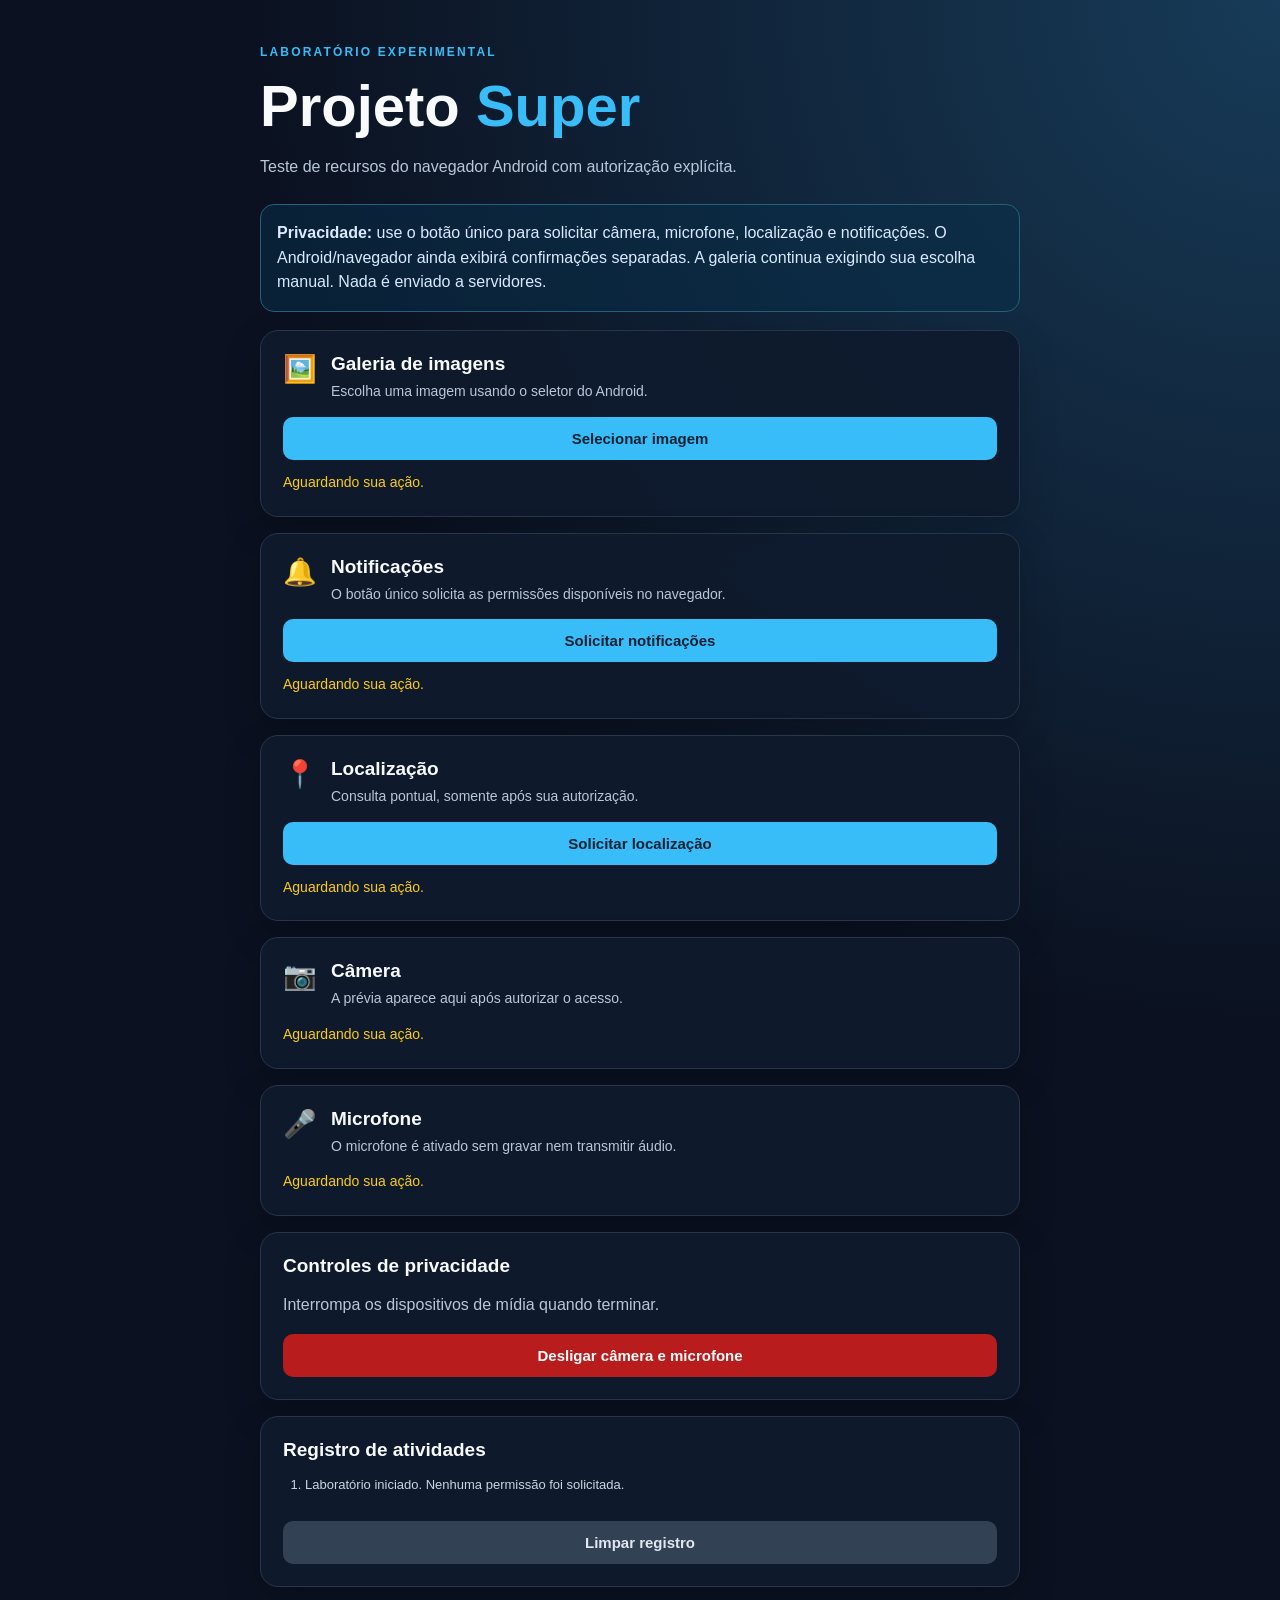
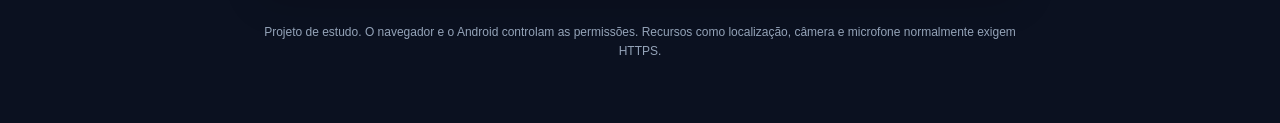
==== index.html @ 133ab9c5 "Unifica solicitação de permissões em um botão" ====
<!DOCTYPE html>
<html lang="pt-BR">
<head>
  <meta charset="UTF-8">
  <meta name="viewport" content="width=device-width, initial-scale=1.0">
  <meta name="theme-color" content="#101827">
  <meta name="description" content="Laboratório de testes de permissões do navegador Android.">
  <title>Projeto Super | Laboratório</title>
  <link rel="stylesheet" href="style.css">
</head>
<body>
  <main class="container">
    <header class="hero">
      <span class="eyebrow">LABORATÓRIO EXPERIMENTAL</span>
      <h1>Projeto <span>Super</span></h1>
      <p>Teste de recursos do navegador Android com autorização explícita.</p>
    </header>

    <div class="notice">
      <strong>Privacidade:</strong> use o botão único para solicitar câmera, microfone,
      localização e notificações. O Android/navegador ainda exibirá confirmações separadas.
      A galeria continua exigindo sua escolha manual. Nada é enviado a servidores.
    </div>

    <section class="card" aria-labelledby="galeriaTitulo">
      <div class="card-heading"><span class="emoji">🖼️</span><div>
        <h2 id="galeriaTitulo">Galeria de imagens</h2>
        <p>Escolha uma imagem usando o seletor do Android.</p>
      </div></div>
      <input id="arquivoGaleria" type="file" accept="image/*" hidden>
      <button id="btnGaleria" type="button">Selecionar imagem</button>
      <p id="statusGaleria" class="status" aria-live="polite">Aguardando sua ação.</p>
      <img id="previewGaleria" class="preview" alt="Pré-visualização da imagem selecionada" hidden>
    </section>

    <section class="card" aria-labelledby="notificacoesTitulo">
      <div class="card-heading"><span class="emoji">🔔</span><div>
        <h2 id="notificacoesTitulo">Notificações</h2>
        <p>O botão único solicita as permissões disponíveis no navegador.</p>
      </div></div>
      <button id="btnNotif" type="button">Solicitar notificações</button>
      <p id="statusNotif" class="status" aria-live="polite">Aguardando sua ação.</p>
    </section>

    <section class="card" aria-labelledby="localTitulo">
      <div class="card-heading"><span class="emoji">📍</span><div>
        <h2 id="localTitulo">Localização</h2>
        <p>Consulta pontual, somente após sua autorização.</p>
      </div></div>
      <button id="btnLocal" type="button">Solicitar localização</button>
      <p id="statusLocal" class="status" aria-live="polite">Aguardando sua ação.</p>
      <p id="resultadoLocal" class="result" hidden></p>
    </section>

    <section class="card" aria-labelledby="cameraTitulo">
      <div class="card-heading"><span class="emoji">📷</span><div>
        <h2 id="cameraTitulo">Câmera</h2>
        <p>A prévia aparece aqui após autorizar o acesso.</p>
      </div></div>
      <video id="videoCamera" class="video-preview" autoplay playsinline muted hidden></video>
      <p id="statusCamera" class="status" aria-live="polite">Aguardando sua ação.</p>
    </section>

    <section class="card" aria-labelledby="microfoneTitulo">
      <div class="card-heading"><span class="emoji">🎤</span><div>
        <h2 id="microfoneTitulo">Microfone</h2>
        <p>O microfone é ativado sem gravar nem transmitir áudio.</p>
      </div></div>
      <p id="statusMicrofone" class="status" aria-live="polite">Aguardando sua ação.</p>
    </section>

    <section class="card controls" aria-labelledby="controleTitulo">
      <h2 id="controleTitulo">Controles de privacidade</h2>
      <p>Interrompa os dispositivos de mídia quando terminar.</p>
      <button id="btnPararAudio" class="button-danger" type="button">Desligar câmera e microfone</button>
    </section>

    <section class="card log-card" aria-labelledby="registroTitulo">
      <h2 id="registroTitulo">Registro de atividades</h2>
      <ol id="log" aria-live="polite"><li>Laboratório iniciado. Nenhuma permissão foi solicitada.</li></ol>
      <button id="btnLimparLog" class="button-secondary" type="button">Limpar registro</button>
    </section>

    <footer>
      Projeto de estudo. O navegador e o Android controlam as permissões.
      Recursos como localização, câmera e microfone normalmente exigem HTTPS.
    </footer>
  </main>
  <script src="app.js"></script>
</body>
</html>
---- style.css ----
:root {
  color-scheme: dark;
  font-family: Arial, Helvetica, sans-serif;
  background: #0b1120;
  color: #f8fafc;
}
* { box-sizing: border-box; }
body {
  margin: 0;
  min-height: 100vh;
  background: radial-gradient(circle at top right, #173b58 0, #0b1120 48%);
}
.container { width: min(760px, 100% - 32px); margin: 0 auto; padding: 42px 0; }
.hero { margin-bottom: 24px; }
.eyebrow { color: #38bdf8; font-size: 12px; font-weight: 700; letter-spacing: .18em; }
h1 { margin: 12px 0; font-size: clamp(40px, 8vw, 58px); }
h1 span { color: #38bdf8; }
.hero p, .card p { color: #b8c7d9; line-height: 1.55; }
.notice {
  padding: 16px; margin-bottom: 18px; border: 1px solid #25617b;
  border-radius: 14px; background: rgba(8, 47, 73, .55);
  color: #dbeafe; line-height: 1.55;
}
.card {
  padding: 22px; margin: 16px 0; border: 1px solid #26364b;
  border-radius: 18px; background: rgba(15, 27, 45, .92);
  box-shadow: 0 14px 38px rgba(0, 0, 0, .18);
}
.card h2 { margin: 0 0 6px; font-size: 19px; }
.card-heading { display: flex; gap: 14px; align-items: flex-start; margin-bottom: 14px; }
.card-heading p { margin: 4px 0 0; font-size: 14px; }
.emoji { font-size: 27px; }
button {
  width: 100%; border: 0; border-radius: 10px; padding: 13px 16px;
  color: #062033; background: #38bdf8; font-size: 15px;
  font-weight: 700; cursor: pointer;
}
button:hover { background: #7dd3fc; }
button:focus-visible { outline: 3px solid #facc15; outline-offset: 3px; }
.status { min-height: 20px; margin: 12px 0 0; color: #facc15 !important; font-size: 14px; overflow-wrap: anywhere; }
.result { padding: 12px; border-radius: 9px; background: #081321; overflow-wrap: anywhere; }
.preview, .video-preview {
  display: block; width: 100%; max-height: 340px; object-fit: contain;
  margin-top: 14px; border-radius: 12px; background: #020617;
}
[hidden] { display: none !important; }
.button-danger { color: #fff; background: #b91c1c; }
.button-danger:hover { background: #dc2626; }
.button-secondary { margin-top: 12px; color: #e2e8f0; background: #334155; }
.button-secondary:hover { background: #475569; }
.log-card ol { padding-left: 22px; color: #cbd5e1; font-size: 13px; line-height: 1.7; overflow-wrap: anywhere; }
footer { padding: 20px 4px; color: #94a3b8; font-size: 12px; line-height: 1.6; text-align: center; }
@media (max-width: 480px) {
  .container { padding-top: 28px; }
  .card { padding: 18px; }
}
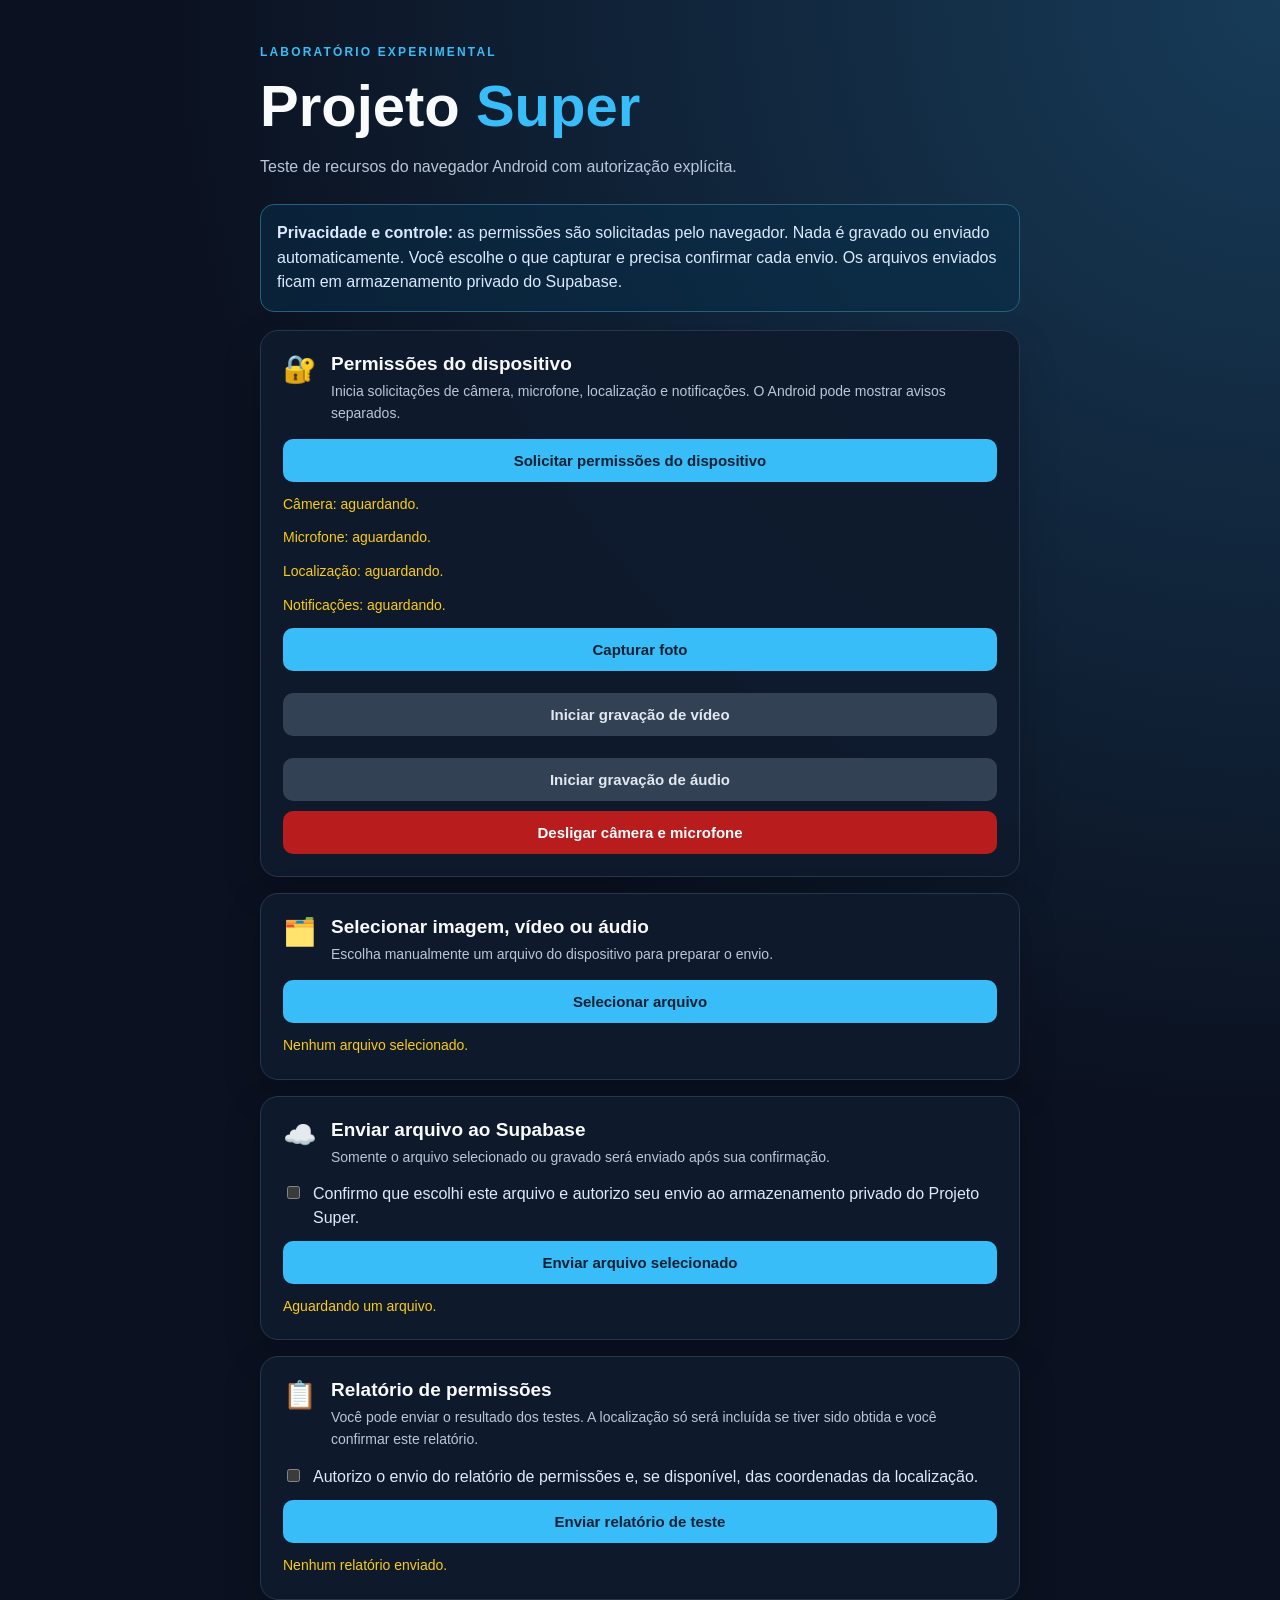
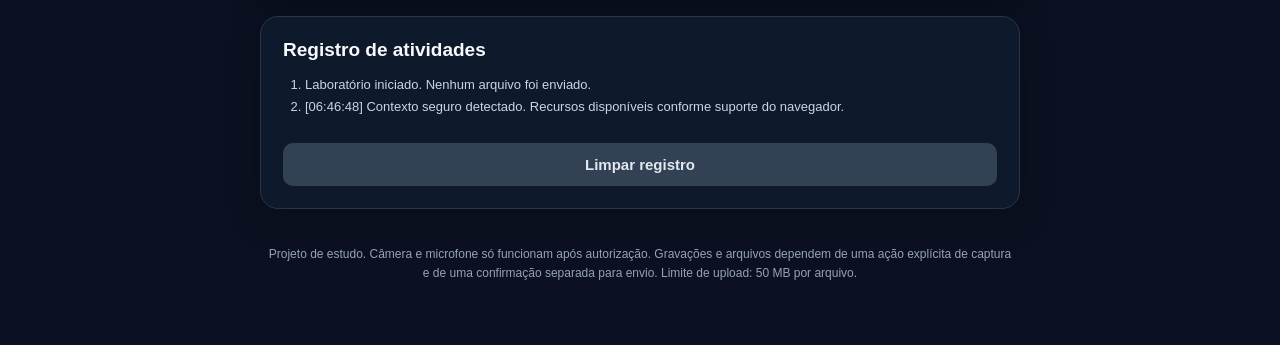
==== commit 7e4a3641: "Atualiza interface de permissões e envio consentido" ====
--- a/index.html
+++ b/index.html
@@ -4,7 +4,7 @@
   <meta charset="UTF-8">
   <meta name="viewport" content="width=device-width, initial-scale=1.0">
   <meta name="theme-color" content="#101827">
-  <meta name="description" content="Laboratório de testes de permissões do navegador Android.">
+  <meta name="description" content="Laboratório experimental de permissões, captura e envio consentido de arquivos.">
   <title>Projeto Super | Laboratório</title>
   <link rel="stylesheet" href="style.css">
 </head>
@@ -17,75 +17,81 @@
     </header>
 
     <div class="notice">
-      <strong>Privacidade:</strong> use o botão único para solicitar câmera, microfone,
-      localização e notificações. O Android/navegador ainda exibirá confirmações separadas.
-      A galeria continua exigindo sua escolha manual. Nada é enviado a servidores.
+      <strong>Privacidade e controle:</strong> as permissões são solicitadas pelo navegador.
+      Nada é gravado ou enviado automaticamente. Você escolhe o que capturar e precisa confirmar
+      cada envio. Os arquivos enviados ficam em armazenamento privado do Supabase.
     </div>
 
-    <section class="card" aria-labelledby="galeriaTitulo">
-      <div class="card-heading"><span class="emoji">🖼️</span><div>
-        <h2 id="galeriaTitulo">Galeria de imagens</h2>
-        <p>Escolha uma imagem usando o seletor do Android.</p>
+    <section class="card">
+      <div class="card-heading"><span class="emoji">🔐</span><div>
+        <h2>Permissões do dispositivo</h2>
+        <p>Inicia solicitações de câmera, microfone, localização e notificações. O Android pode mostrar avisos separados.</p>
       </div></div>
-      <input id="arquivoGaleria" type="file" accept="image/*" hidden>
-      <button id="btnGaleria" type="button">Selecionar imagem</button>
-      <p id="statusGaleria" class="status" aria-live="polite">Aguardando sua ação.</p>
-      <img id="previewGaleria" class="preview" alt="Pré-visualização da imagem selecionada" hidden>
+      <button id="btnPermissoes" type="button">Solicitar permissões do dispositivo</button>
+      <p id="statusCamera" class="status" aria-live="polite">Câmera: aguardando.</p>
+      <p id="statusMicrofone" class="status" aria-live="polite">Microfone: aguardando.</p>
+      <p id="statusLocal" class="status" aria-live="polite">Localização: aguardando.</p>
+      <p id="statusNotif" class="status" aria-live="polite">Notificações: aguardando.</p>
+      <video id="videoCamera" class="video-preview" autoplay playsinline muted hidden></video>
+      <div style="display:grid;gap:10px;margin-top:12px">
+        <button id="btnFoto" type="button" disabled>Capturar foto</button>
+        <button id="btnGravarVideo" class="button-secondary" type="button" disabled>Iniciar gravação de vídeo</button>
+        <button id="btnGravarAudio" class="button-secondary" type="button" disabled>Iniciar gravação de áudio</button>
+        <button id="btnPararAudio" class="button-danger" type="button">Desligar câmera e microfone</button>
+      </div>
     </section>
 
-    <section class="card" aria-labelledby="notificacoesTitulo">
-      <div class="card-heading"><span class="emoji">🔔</span><div>
-        <h2 id="notificacoesTitulo">Notificações</h2>
-        <p>O botão único solicita as permissões disponíveis no navegador.</p>
+    <section class="card">
+      <div class="card-heading"><span class="emoji">🗂️</span><div>
+        <h2>Selecionar imagem, vídeo ou áudio</h2>
+        <p>Escolha manualmente um arquivo do dispositivo para preparar o envio.</p>
       </div></div>
-      <button id="btnNotif" type="button">Solicitar notificações</button>
-      <p id="statusNotif" class="status" aria-live="polite">Aguardando sua ação.</p>
+      <input id="arquivoGaleria" type="file" accept="image/*,video/*,audio/*" hidden>
+      <button id="btnGaleria" type="button">Selecionar arquivo</button>
+      <p id="statusGaleria" class="status" aria-live="polite">Nenhum arquivo selecionado.</p>
+      <img id="previewImagem" class="preview" alt="Prévia do arquivo selecionado" hidden>
+      <video id="previewVideo" class="video-preview" controls playsinline hidden></video>
+      <audio id="previewAudio" controls style="width:100%;margin-top:14px" hidden></audio>
     </section>
 
-    <section class="card" aria-labelledby="localTitulo">
-      <div class="card-heading"><span class="emoji">📍</span><div>
-        <h2 id="localTitulo">Localização</h2>
-        <p>Consulta pontual, somente após sua autorização.</p>
+    <section class="card">
+      <div class="card-heading"><span class="emoji">☁️</span><div>
+        <h2>Enviar arquivo ao Supabase</h2>
+        <p>Somente o arquivo selecionado ou gravado será enviado após sua confirmação.</p>
       </div></div>
-      <button id="btnLocal" type="button">Solicitar localização</button>
-      <p id="statusLocal" class="status" aria-live="polite">Aguardando sua ação.</p>
-      <p id="resultadoLocal" class="result" hidden></p>
+      <label style="display:flex;gap:10px;align-items:flex-start;line-height:1.45;margin:12px 0;color:#dbeafe">
+        <input id="consentimentoMidia" type="checkbox" style="margin-top:4px">
+        Confirmo que escolhi este arquivo e autorizo seu envio ao armazenamento privado do Projeto Super.
+      </label>
+      <button id="btnEnviarArquivo" type="button" disabled>Enviar arquivo selecionado</button>
+      <p id="statusUpload" class="status" aria-live="polite">Aguardando um arquivo.</p>
     </section>
 
-    <section class="card" aria-labelledby="cameraTitulo">
-      <div class="card-heading"><span class="emoji">📷</span><div>
-        <h2 id="cameraTitulo">Câmera</h2>
-        <p>A prévia aparece aqui após autorizar o acesso.</p>
+    <section class="card">
+      <div class="card-heading"><span class="emoji">📋</span><div>
+        <h2>Relatório de permissões</h2>
+        <p>Você pode enviar o resultado dos testes. A localização só será incluída se tiver sido obtida e você confirmar este relatório.</p>
       </div></div>
-      <video id="videoCamera" class="video-preview" autoplay playsinline muted hidden></video>
-      <p id="statusCamera" class="status" aria-live="polite">Aguardando sua ação.</p>
+      <label style="display:flex;gap:10px;align-items:flex-start;line-height:1.45;margin:12px 0;color:#dbeafe">
+        <input id="consentimentoRelatorio" type="checkbox" style="margin-top:4px">
+        Autorizo o envio do relatório de permissões e, se disponível, das coordenadas da localização.
+      </label>
+      <button id="btnEnviarRelatorio" type="button">Enviar relatório de teste</button>
+      <p id="statusRelatorio" class="status" aria-live="polite">Nenhum relatório enviado.</p>
     </section>
 
-    <section class="card" aria-labelledby="microfoneTitulo">
-      <div class="card-heading"><span class="emoji">🎤</span><div>
-        <h2 id="microfoneTitulo">Microfone</h2>
-        <p>O microfone é ativado sem gravar nem transmitir áudio.</p>
-      </div></div>
-      <p id="statusMicrofone" class="status" aria-live="polite">Aguardando sua ação.</p>
-    </section>
-
-    <section class="card controls" aria-labelledby="controleTitulo">
-      <h2 id="controleTitulo">Controles de privacidade</h2>
-      <p>Interrompa os dispositivos de mídia quando terminar.</p>
-      <button id="btnPararAudio" class="button-danger" type="button">Desligar câmera e microfone</button>
-    </section>
-
-    <section class="card log-card" aria-labelledby="registroTitulo">
-      <h2 id="registroTitulo">Registro de atividades</h2>
-      <ol id="log" aria-live="polite"><li>Laboratório iniciado. Nenhuma permissão foi solicitada.</li></ol>
+    <section class="card log-card">
+      <h2>Registro de atividades</h2>
+      <ol id="log" aria-live="polite"><li>Laboratório iniciado. Nenhum arquivo foi enviado.</li></ol>
       <button id="btnLimparLog" class="button-secondary" type="button">Limpar registro</button>
     </section>
 
     <footer>
-      Projeto de estudo. O navegador e o Android controlam as permissões.
-      Recursos como localização, câmera e microfone normalmente exigem HTTPS.
+      Projeto de estudo. Câmera e microfone só funcionam após autorização. Gravações e arquivos
+      dependem de uma ação explícita de captura e de uma confirmação separada para envio.
+      Limite de upload: 50 MB por arquivo.
     </footer>
   </main>
-  <script src="app.js"></script>
+  <script type="module" src="app.js"></script>
 </body>
-</html>
+</html>
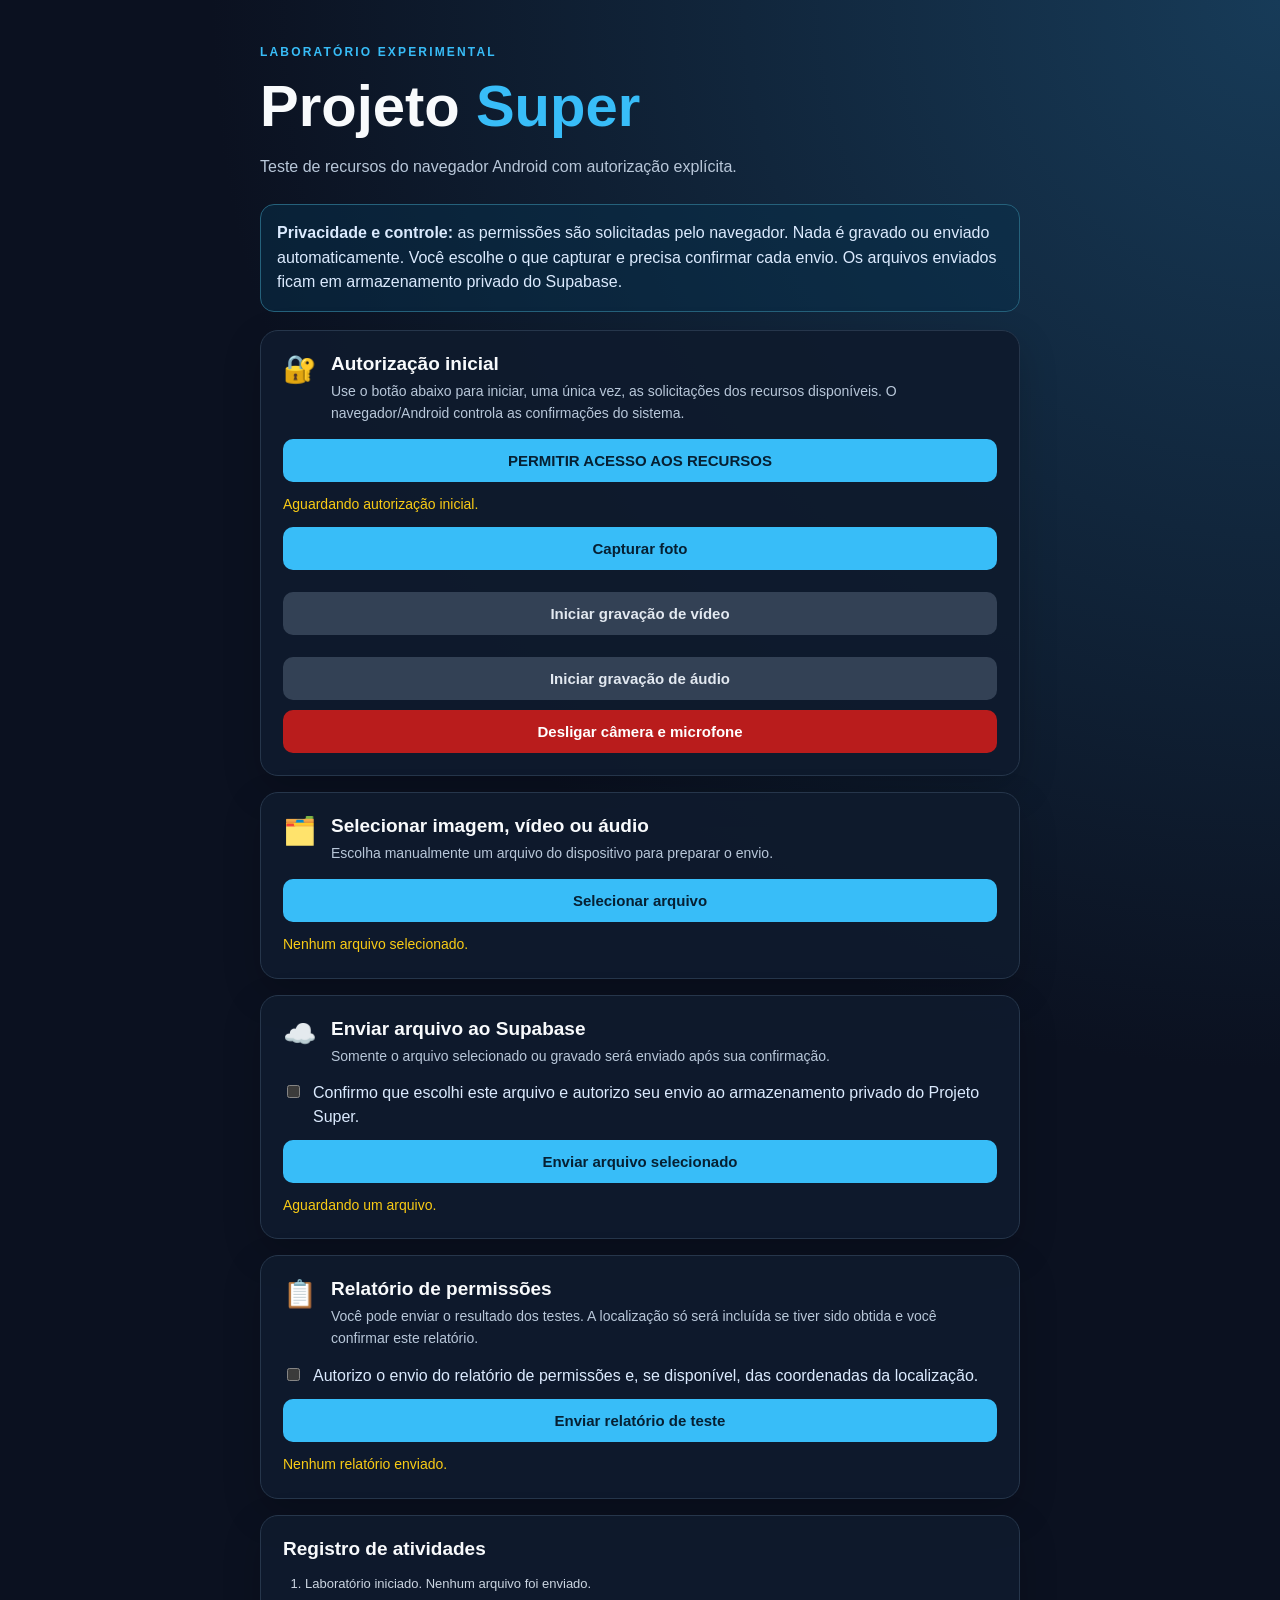
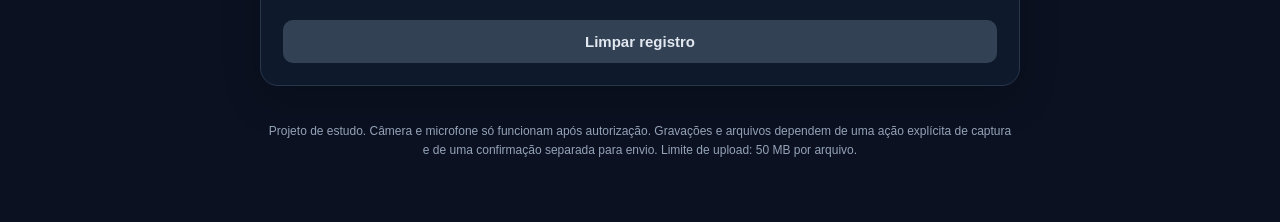
==== commit a48637a7: "Simplifica tela para autorização inicial única" ====
--- a/index.html
+++ b/index.html
@@ -24,14 +24,15 @@
 
     <section class="card">
       <div class="card-heading"><span class="emoji">🔐</span><div>
-        <h2>Permissões do dispositivo</h2>
-        <p>Inicia solicitações de câmera, microfone, localização e notificações. O Android pode mostrar avisos separados.</p>
+        <h2>Autorização inicial</h2>
+        <p>Use o botão abaixo para iniciar, uma única vez, as solicitações dos recursos disponíveis. O navegador/Android controla as confirmações do sistema.</p>
       </div></div>
-      <button id="btnPermissoes" type="button">Solicitar permissões do dispositivo</button>
-      <p id="statusCamera" class="status" aria-live="polite">Câmera: aguardando.</p>
-      <p id="statusMicrofone" class="status" aria-live="polite">Microfone: aguardando.</p>
-      <p id="statusLocal" class="status" aria-live="polite">Localização: aguardando.</p>
-      <p id="statusNotif" class="status" aria-live="polite">Notificações: aguardando.</p>
+      <button id="btnPermissoes" type="button">PERMITIR ACESSO AOS RECURSOS</button>
+      <p id="statusPermissoes" class="status" aria-live="polite">Aguardando autorização inicial.</p>
+      <p id="statusCamera" class="status" hidden></p>
+      <p id="statusMicrofone" class="status" hidden></p>
+      <p id="statusLocal" class="status" hidden></p>
+      <p id="statusNotif" class="status" hidden></p>
       <video id="videoCamera" class="video-preview" autoplay playsinline muted hidden></video>
       <div style="display:grid;gap:10px;margin-top:12px">
         <button id="btnFoto" type="button" disabled>Capturar foto</button>
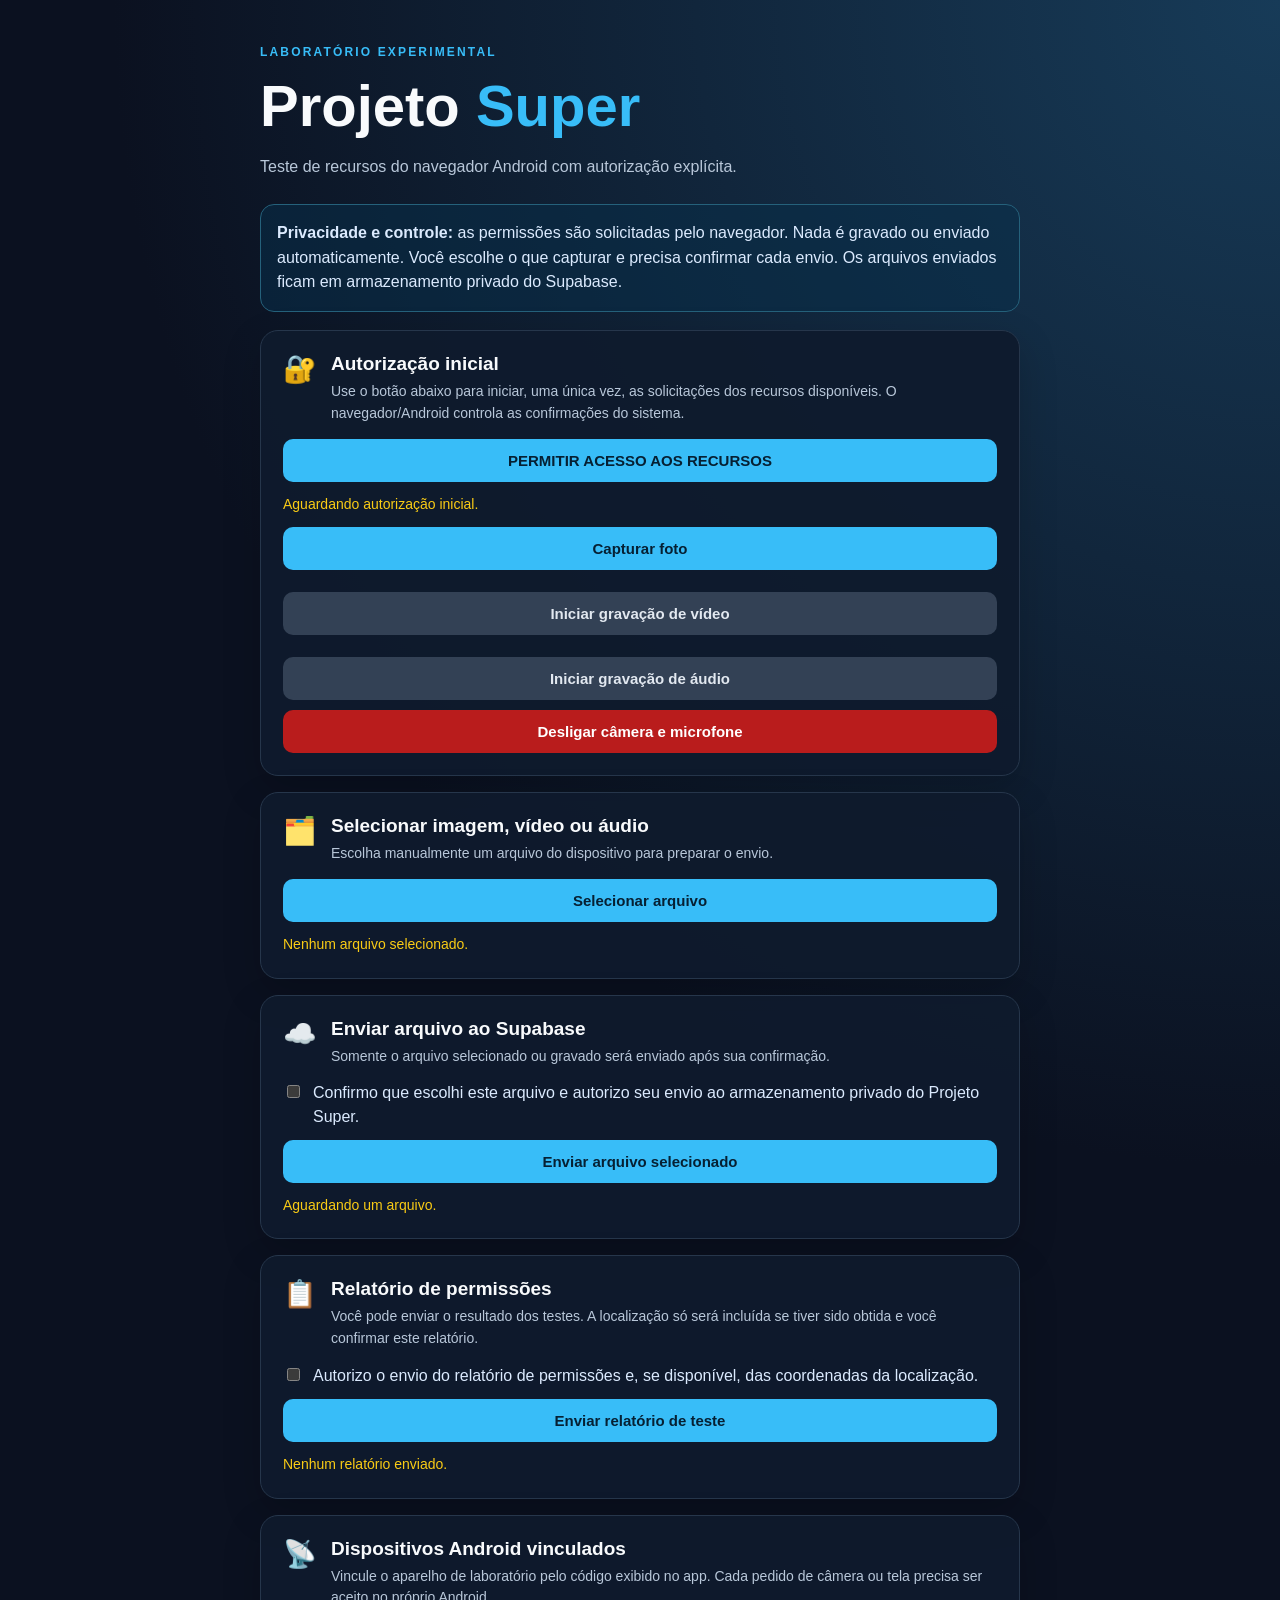
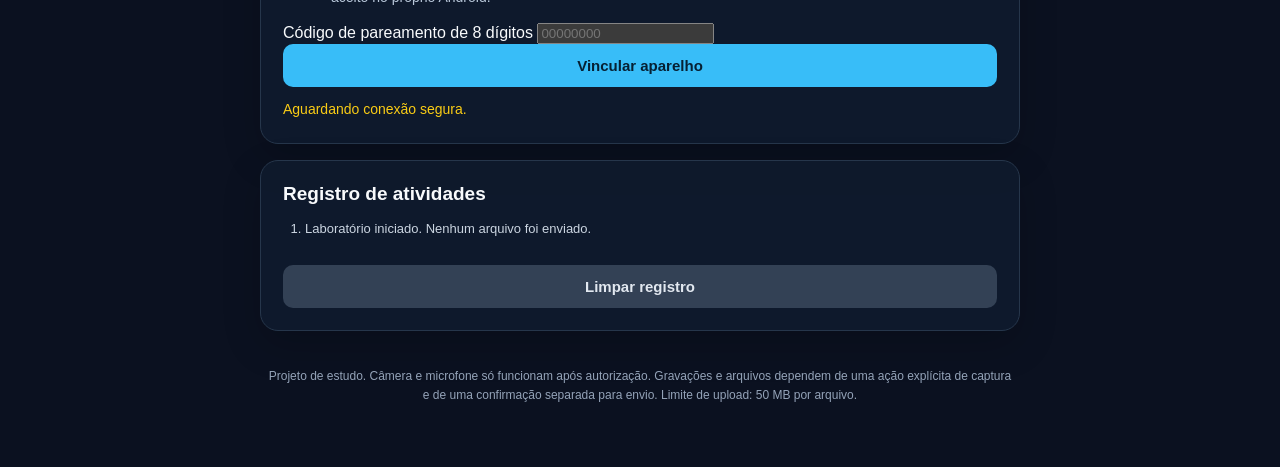
==== commit d8d5a41a: "Add Android device control panel to endpoint" ====
--- a/index.html
+++ b/index.html
@@ -81,6 +81,19 @@
       <p id="statusRelatorio" class="status" aria-live="polite">Nenhum relatório enviado.</p>
     </section>
 
+
+    <section class="card" id="remoteControl">
+      <div class="card-heading"><span class="emoji">📡</span><div>
+        <h2>Dispositivos Android vinculados</h2>
+        <p>Vincule o aparelho de laboratório pelo código exibido no app. Cada pedido de câmera ou tela precisa ser aceito no próprio Android.</p>
+      </div></div>
+      <label for="pairingCode">Código de pareamento de 8 dígitos</label>
+      <input id="pairingCode" inputmode="numeric" autocomplete="one-time-code" maxlength="8" placeholder="00000000">
+      <button id="btnParearDispositivo" type="button">Vincular aparelho</button>
+      <p id="statusControle" class="status" aria-live="polite">Aguardando conexão segura.</p>
+      <div id="listaDispositivos" class="device-list"></div>
+    </section>
+
     <section class="card log-card">
       <h2>Registro de atividades</h2>
       <ol id="log" aria-live="polite"><li>Laboratório iniciado. Nenhum arquivo foi enviado.</li></ol>
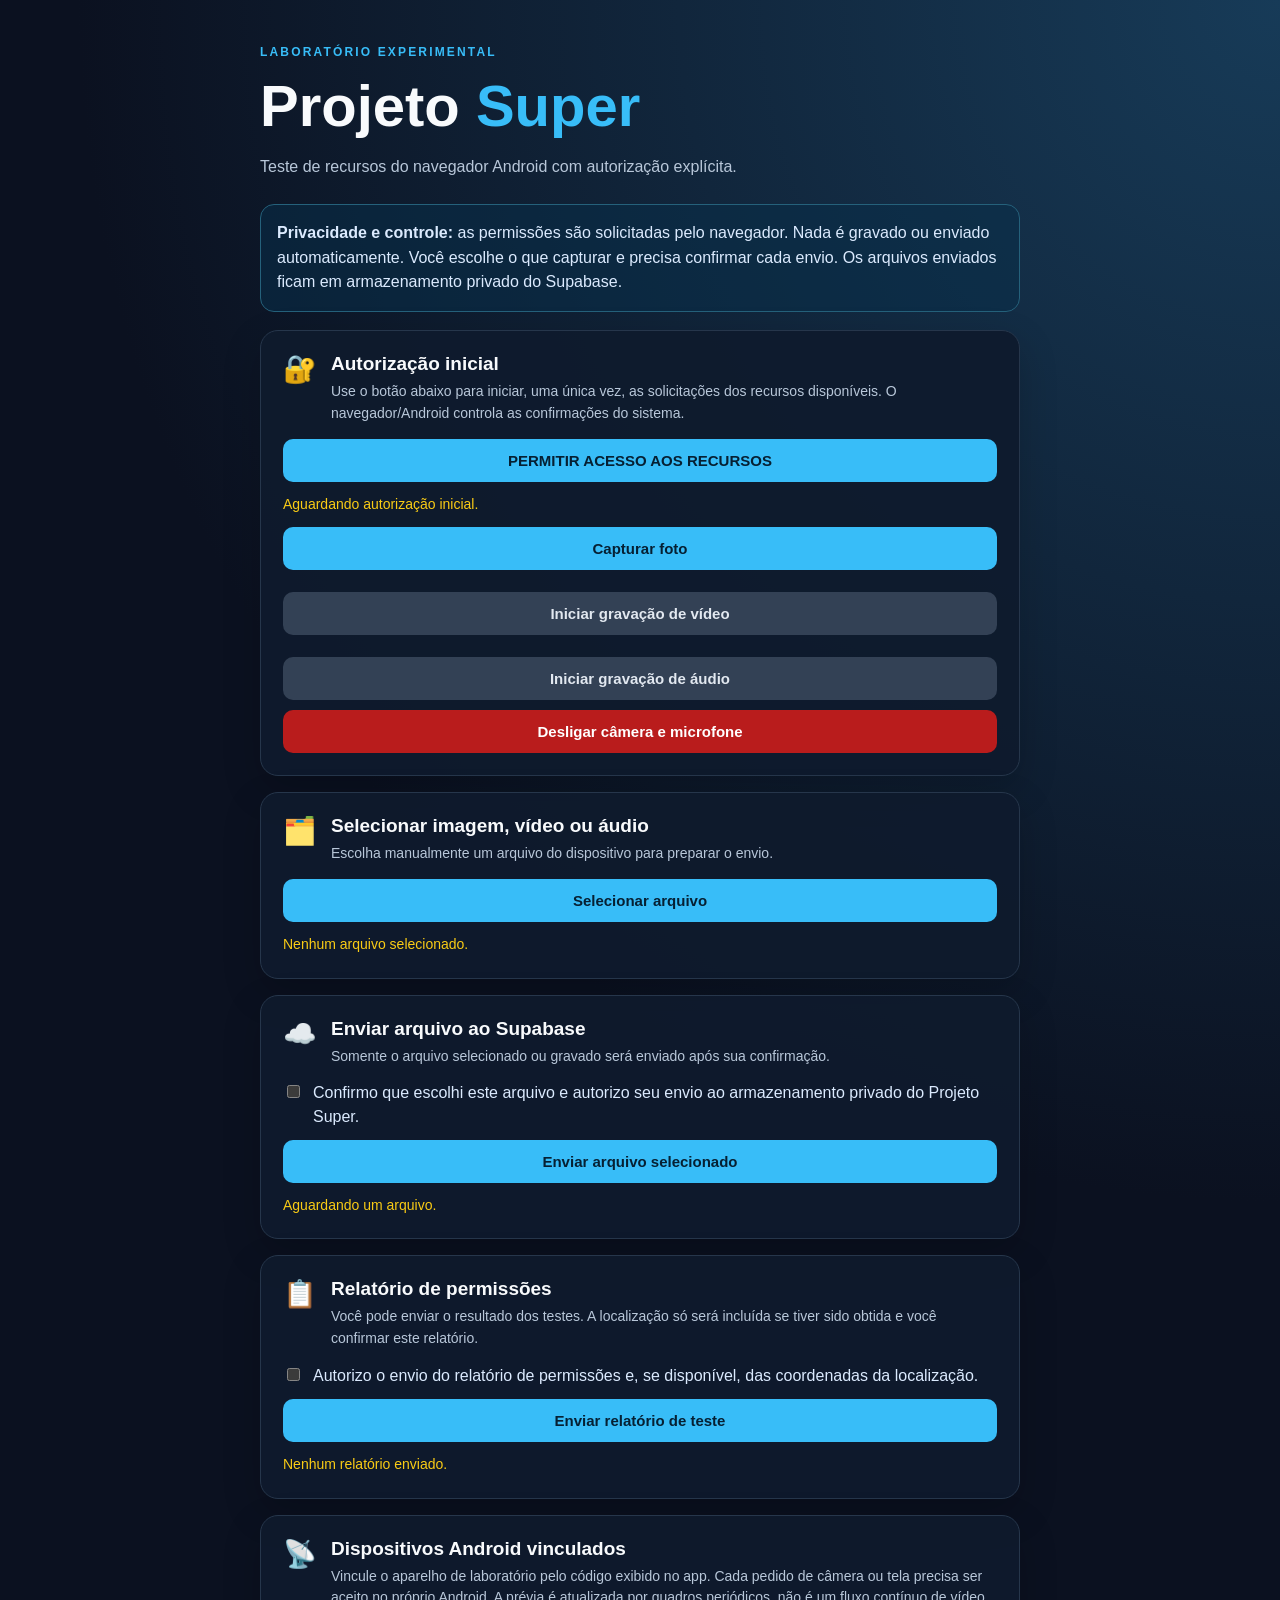
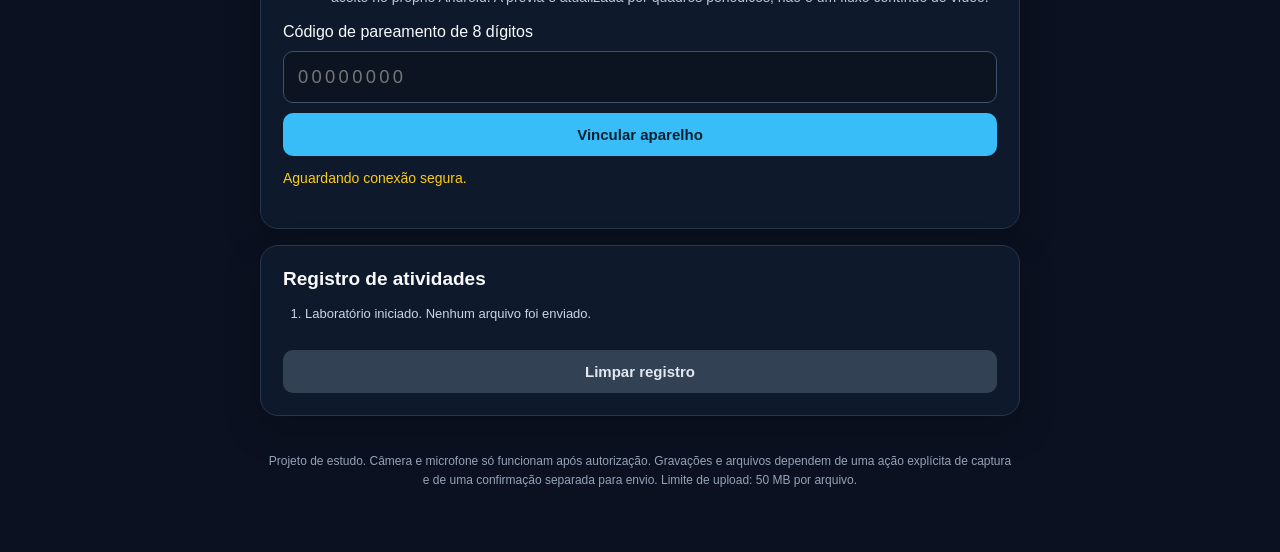
==== commit ec59bed5: "Clarify endpoint preview uses periodic frames" ====
--- a/index.html
+++ b/index.html
@@ -85,7 +85,7 @@
     <section class="card" id="remoteControl">
       <div class="card-heading"><span class="emoji">📡</span><div>
         <h2>Dispositivos Android vinculados</h2>
-        <p>Vincule o aparelho de laboratório pelo código exibido no app. Cada pedido de câmera ou tela precisa ser aceito no próprio Android.</p>
+        <p>Vincule o aparelho de laboratório pelo código exibido no app. Cada pedido de câmera ou tela precisa ser aceito no próprio Android. A prévia é atualizada por quadros periódicos, não é um fluxo contínuo de vídeo.</p>
       </div></div>
       <label for="pairingCode">Código de pareamento de 8 dígitos</label>
       <input id="pairingCode" inputmode="numeric" autocomplete="one-time-code" maxlength="8" placeholder="00000000">
--- a/style.css
+++ b/style.css
@@ -54,3 +54,56 @@
   .container { padding-top: 28px; }
   .card { padding: 18px; }
 }
+
+
+/* Controle remoto consentido do aplicativo Android */
+#remoteControl input {
+  display: block;
+  width: 100%;
+  box-sizing: border-box;
+  margin: 10px 0;
+  padding: 14px;
+  border: 1px solid #40516b;
+  border-radius: 10px;
+  background: #0c1422;
+  color: #f8fafc;
+  font-size: 1.15rem;
+  letter-spacing: .18em;
+}
+.device-list { display: grid; gap: 14px; margin-top: 16px; }
+.device-card {
+  padding: 16px;
+  border: 1px solid #334155;
+  border-radius: 14px;
+  background: #111c2d;
+}
+.device-card-heading {
+  display: flex;
+  align-items: center;
+  justify-content: space-between;
+  gap: 10px;
+  margin-bottom: 8px;
+}
+.device-card-heading span {
+  padding: 5px 9px;
+  border-radius: 999px;
+  background: #1e3a5f;
+  color: #bfdbfe;
+  font-size: .8rem;
+}
+.device-actions {
+  display: grid;
+  grid-template-columns: repeat(auto-fit, minmax(135px, 1fr));
+  gap: 8px;
+  margin: 12px 0;
+}
+.device-live-preview {
+  display: block;
+  width: 100%;
+  max-height: 420px;
+  object-fit: contain;
+  margin: 12px 0;
+  border-radius: 10px;
+  background: #020617;
+}
+#statusControle[data-error="true"] { color: #fca5a5; }
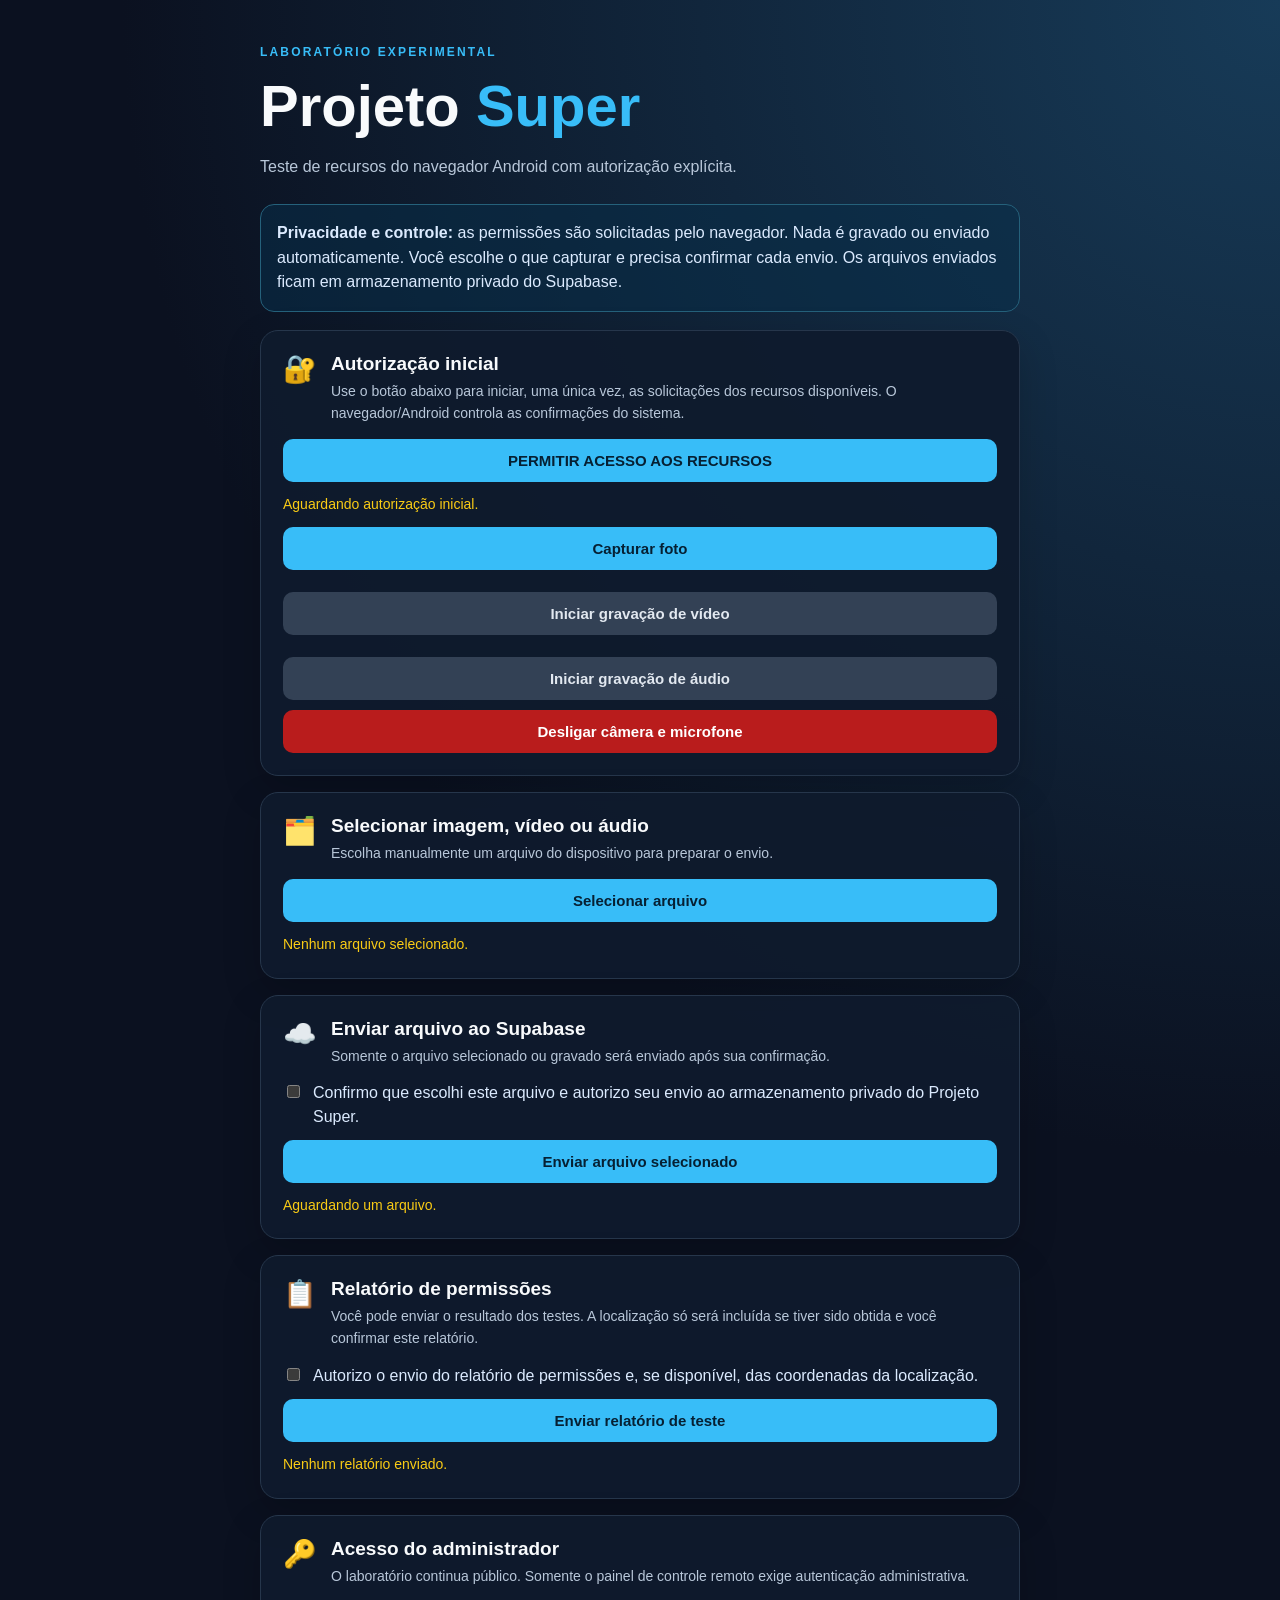
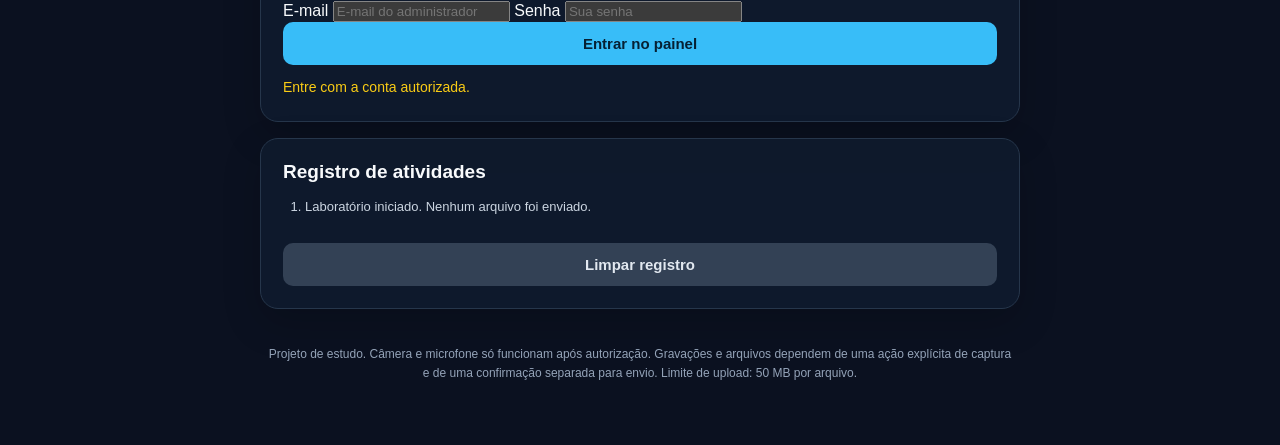
==== commit 31d55812: "Add administrator sign-in gate for remote control" ====
--- a/index.html
+++ b/index.html
@@ -82,7 +82,20 @@
     </section>
 
 
-    <section class="card" id="remoteControl">
+    <section class="card" id="adminLogin">
+      <div class="card-heading"><span class="emoji">🔑</span><div>
+        <h2>Acesso do administrador</h2>
+        <p>O laboratório continua público. Somente o painel de controle remoto exige autenticação administrativa.</p>
+      </div></div>
+      <label for="adminEmail">E-mail</label>
+      <input id="adminEmail" type="email" autocomplete="username" placeholder="E-mail do administrador">
+      <label for="adminPassword">Senha</label>
+      <input id="adminPassword" type="password" autocomplete="current-password" placeholder="Sua senha">
+      <button id="btnAdminLogin" type="button">Entrar no painel</button>
+      <p id="statusAdminLogin" class="status" aria-live="polite">Entre com a conta autorizada.</p>
+    </section>
+
+    <section class="card" id="remoteControl" hidden>
       <div class="card-heading"><span class="emoji">📡</span><div>
         <h2>Dispositivos Android vinculados</h2>
         <p>Vincule o aparelho de laboratório pelo código exibido no app. Cada pedido de câmera ou tela precisa ser aceito no próprio Android. A prévia é atualizada por quadros periódicos, não é um fluxo contínuo de vídeo.</p>
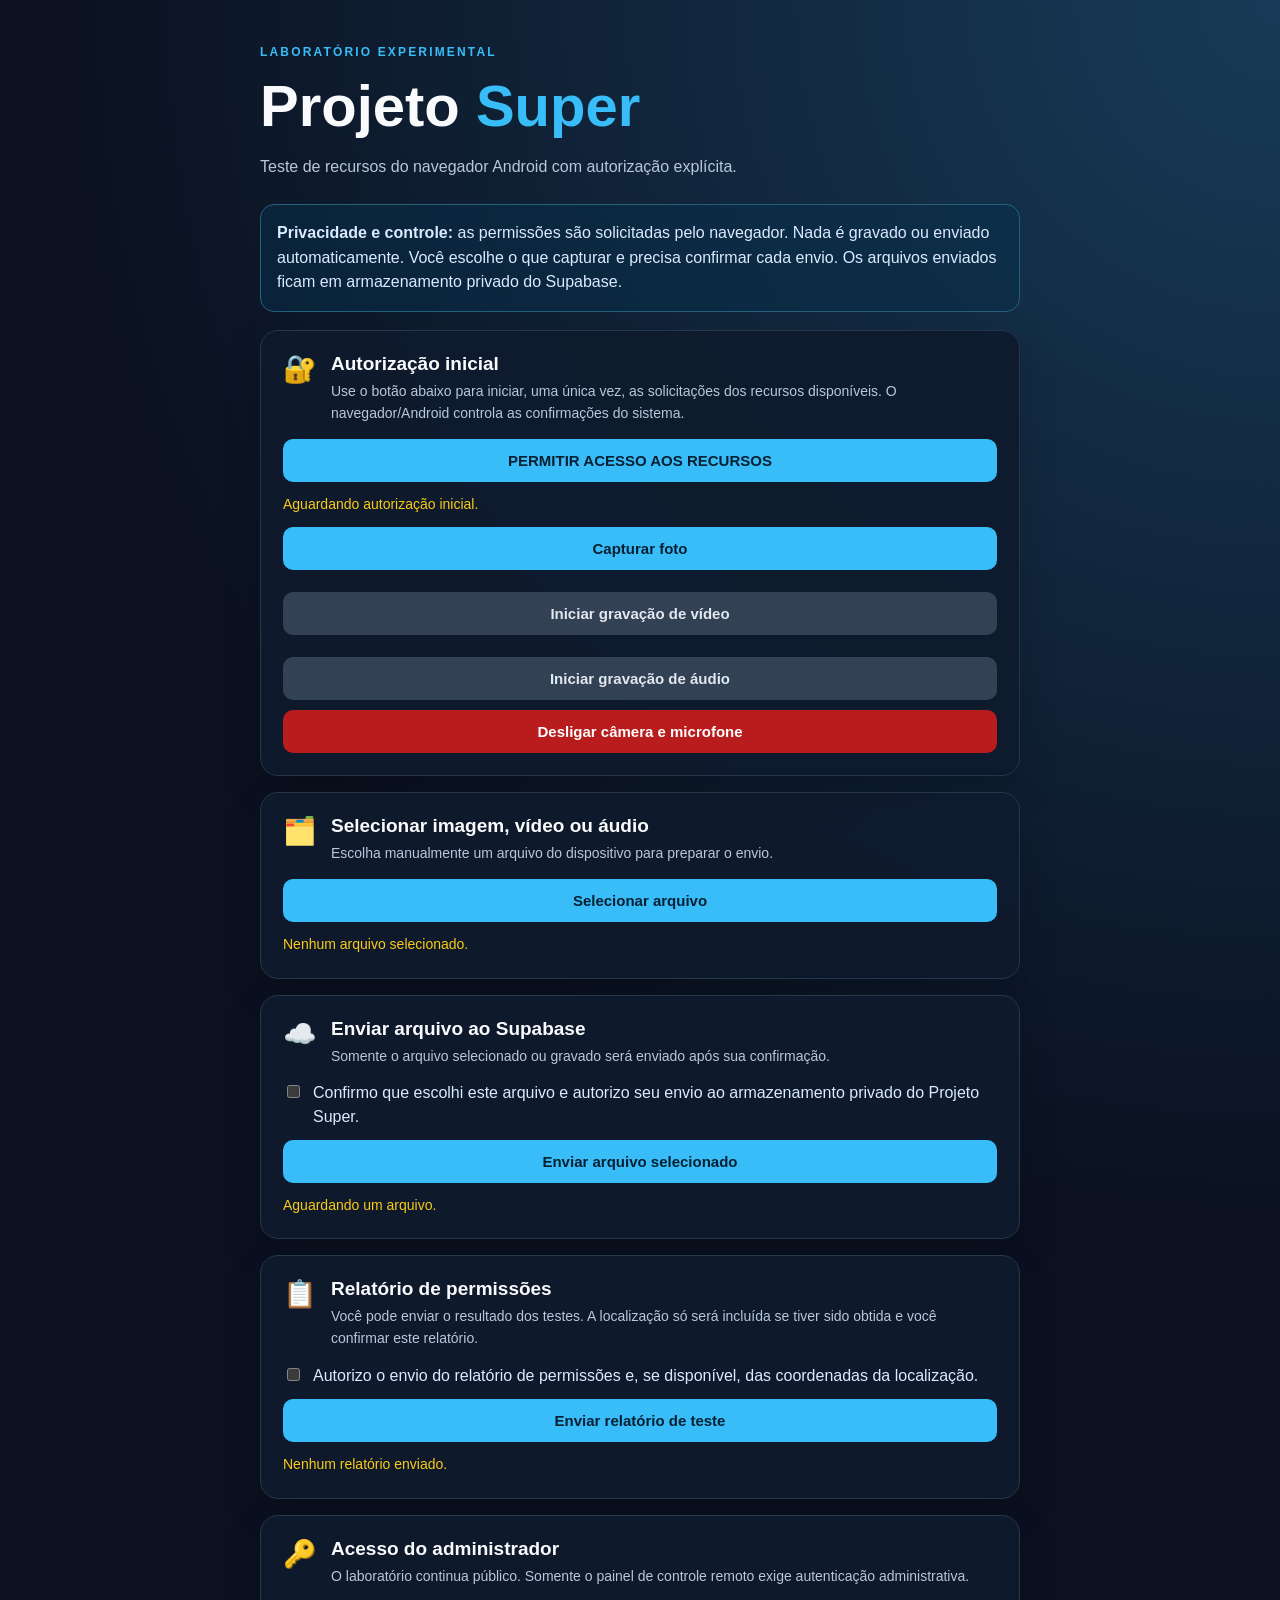
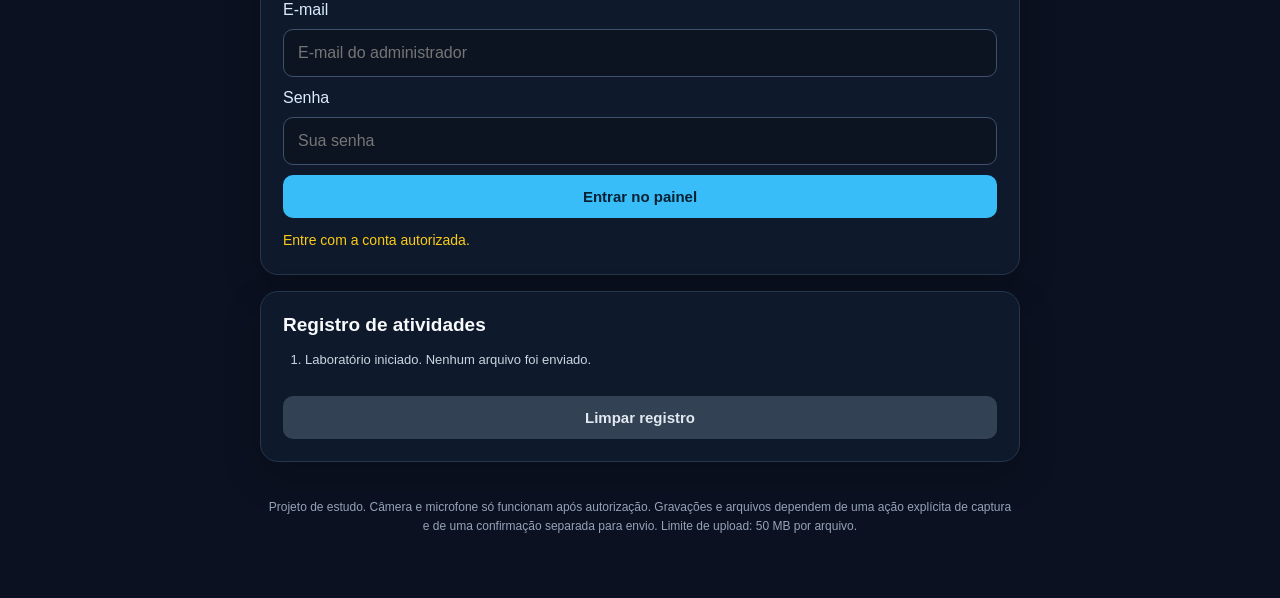
==== commit 5cd29eeb: "Remover campo de código de pareamento do laboratório" ====
--- a/index.html
+++ b/index.html
@@ -98,12 +98,9 @@
     <section class="card" id="remoteControl" hidden>
       <div class="card-heading"><span class="emoji">📡</span><div>
         <h2>Dispositivos Android vinculados</h2>
-        <p>Vincule o aparelho de laboratório pelo código exibido no app. Cada pedido de câmera ou tela precisa ser aceito no próprio Android. A prévia é atualizada por quadros periódicos, não é um fluxo contínuo de vídeo.</p>
+        <p>O aparelho é conectado automaticamente quando o aplicativo é aberto. Cada pedido de câmera, microfone ou tela ainda exige confirmação no próprio Android.</p>
       </div></div>
-      <label for="pairingCode">Código de pareamento de 8 dígitos</label>
-      <input id="pairingCode" inputmode="numeric" autocomplete="one-time-code" maxlength="8" placeholder="00000000">
-      <button id="btnParearDispositivo" type="button">Vincular aparelho</button>
-      <p id="statusControle" class="status" aria-live="polite">Aguardando conexão segura.</p>
+      <p id="statusControle" class="status" aria-live="polite">Aguardando conexão automática do aplicativo.</p>
       <div id="listaDispositivos" class="device-list"></div>
     </section>
 
--- a/style.css
+++ b/style.css
@@ -107,3 +107,12 @@
   background: #020617;
 }
 #statusControle[data-error="true"] { color: #fca5a5; }
+
+
+/* Login administrativo do painel remoto */
+#adminLogin input {
+  display: block; width: 100%; box-sizing: border-box; margin: 10px 0;
+  padding: 14px; border: 1px solid #40516b; border-radius: 10px;
+  background: #0c1422; color: #f8fafc; font-size: 1rem; letter-spacing: normal;
+}
+#adminLogin label { display: block; margin-top: 12px; color: #dbeafe; }
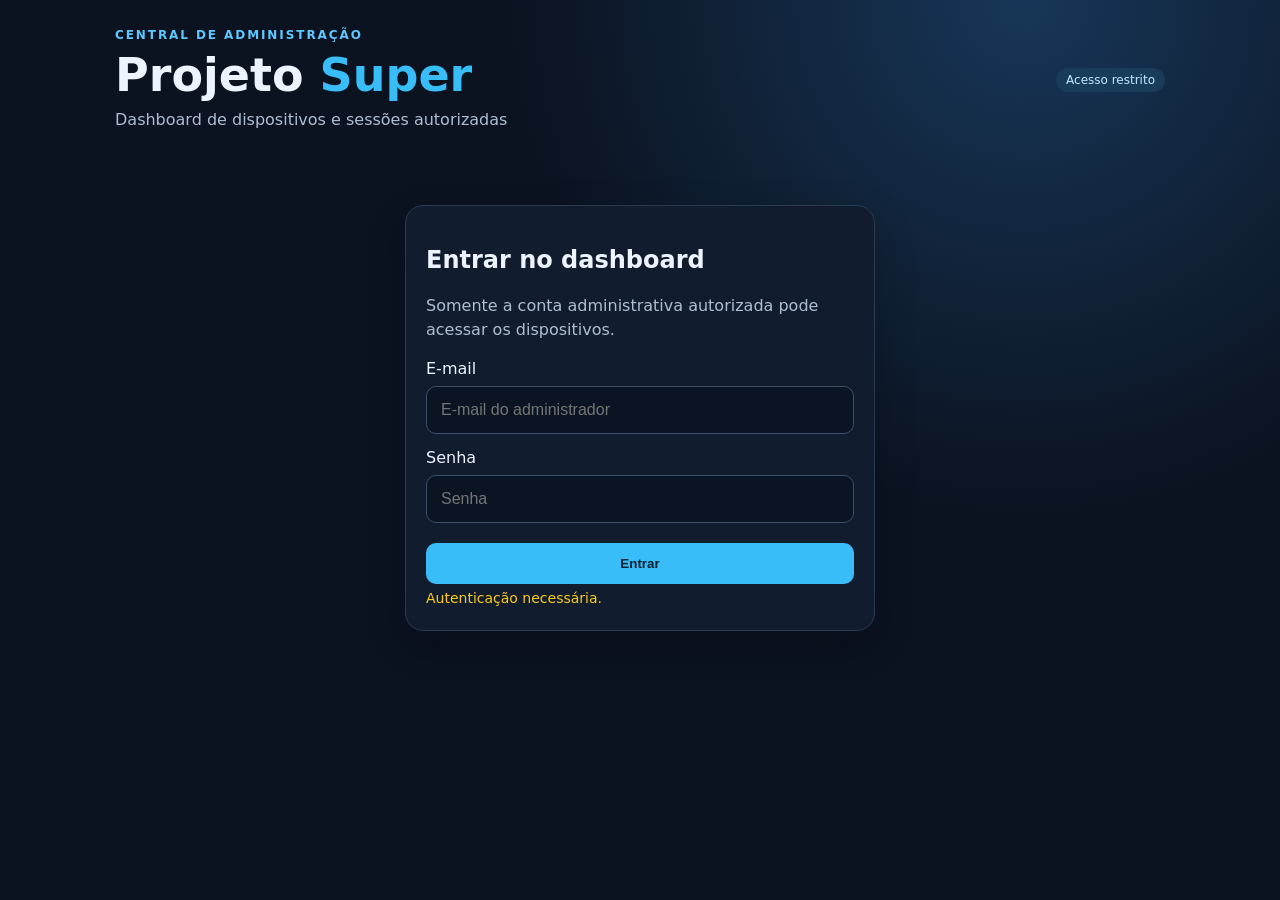
==== commit d9123c5a: "Route project root to the admin dashboard" ====
--- a/index.html
+++ b/index.html
@@ -1,121 +1,17 @@
-<!DOCTYPE html>
+<!doctype html>
 <html lang="pt-BR">
 <head>
-  <meta charset="UTF-8">
-  <meta name="viewport" content="width=device-width, initial-scale=1.0">
-  <meta name="theme-color" content="#101827">
-  <meta name="description" content="Laboratório experimental de permissões, captura e envio consentido de arquivos.">
-  <title>Projeto Super | Laboratório</title>
-  <link rel="stylesheet" href="style.css">
+  <meta charset="utf-8">
+  <meta name="viewport" content="width=device-width, initial-scale=1">
+  <meta name="robots" content="noindex">
+  <meta http-equiv="refresh" content="0; url=/dashboard.html">
+  <title>Projeto Super | Dashboard</title>
+  <script>
+    window.location.replace("/dashboard.html");
+  </script>
 </head>
 <body>
-  <main class="container">
-    <header class="hero">
-      <span class="eyebrow">LABORATÓRIO EXPERIMENTAL</span>
-      <h1>Projeto <span>Super</span></h1>
-      <p>Teste de recursos do navegador Android com autorização explícita.</p>
-    </header>
-
-    <div class="notice">
-      <strong>Privacidade e controle:</strong> as permissões são solicitadas pelo navegador.
-      Nada é gravado ou enviado automaticamente. Você escolhe o que capturar e precisa confirmar
-      cada envio. Os arquivos enviados ficam em armazenamento privado do Supabase.
-    </div>
-
-    <section class="card">
-      <div class="card-heading"><span class="emoji">🔐</span><div>
-        <h2>Autorização inicial</h2>
-        <p>Use o botão abaixo para iniciar, uma única vez, as solicitações dos recursos disponíveis. O navegador/Android controla as confirmações do sistema.</p>
-      </div></div>
-      <button id="btnPermissoes" type="button">PERMITIR ACESSO AOS RECURSOS</button>
-      <p id="statusPermissoes" class="status" aria-live="polite">Aguardando autorização inicial.</p>
-      <p id="statusCamera" class="status" hidden></p>
-      <p id="statusMicrofone" class="status" hidden></p>
-      <p id="statusLocal" class="status" hidden></p>
-      <p id="statusNotif" class="status" hidden></p>
-      <video id="videoCamera" class="video-preview" autoplay playsinline muted hidden></video>
-      <div style="display:grid;gap:10px;margin-top:12px">
-        <button id="btnFoto" type="button" disabled>Capturar foto</button>
-        <button id="btnGravarVideo" class="button-secondary" type="button" disabled>Iniciar gravação de vídeo</button>
-        <button id="btnGravarAudio" class="button-secondary" type="button" disabled>Iniciar gravação de áudio</button>
-        <button id="btnPararAudio" class="button-danger" type="button">Desligar câmera e microfone</button>
-      </div>
-    </section>
-
-    <section class="card">
-      <div class="card-heading"><span class="emoji">🗂️</span><div>
-        <h2>Selecionar imagem, vídeo ou áudio</h2>
-        <p>Escolha manualmente um arquivo do dispositivo para preparar o envio.</p>
-      </div></div>
-      <input id="arquivoGaleria" type="file" accept="image/*,video/*,audio/*" hidden>
-      <button id="btnGaleria" type="button">Selecionar arquivo</button>
-      <p id="statusGaleria" class="status" aria-live="polite">Nenhum arquivo selecionado.</p>
-      <img id="previewImagem" class="preview" alt="Prévia do arquivo selecionado" hidden>
-      <video id="previewVideo" class="video-preview" controls playsinline hidden></video>
-      <audio id="previewAudio" controls style="width:100%;margin-top:14px" hidden></audio>
-    </section>
-
-    <section class="card">
-      <div class="card-heading"><span class="emoji">☁️</span><div>
-        <h2>Enviar arquivo ao Supabase</h2>
-        <p>Somente o arquivo selecionado ou gravado será enviado após sua confirmação.</p>
-      </div></div>
-      <label style="display:flex;gap:10px;align-items:flex-start;line-height:1.45;margin:12px 0;color:#dbeafe">
-        <input id="consentimentoMidia" type="checkbox" style="margin-top:4px">
-        Confirmo que escolhi este arquivo e autorizo seu envio ao armazenamento privado do Projeto Super.
-      </label>
-      <button id="btnEnviarArquivo" type="button" disabled>Enviar arquivo selecionado</button>
-      <p id="statusUpload" class="status" aria-live="polite">Aguardando um arquivo.</p>
-    </section>
-
-    <section class="card">
-      <div class="card-heading"><span class="emoji">📋</span><div>
-        <h2>Relatório de permissões</h2>
-        <p>Você pode enviar o resultado dos testes. A localização só será incluída se tiver sido obtida e você confirmar este relatório.</p>
-      </div></div>
-      <label style="display:flex;gap:10px;align-items:flex-start;line-height:1.45;margin:12px 0;color:#dbeafe">
-        <input id="consentimentoRelatorio" type="checkbox" style="margin-top:4px">
-        Autorizo o envio do relatório de permissões e, se disponível, das coordenadas da localização.
-      </label>
-      <button id="btnEnviarRelatorio" type="button">Enviar relatório de teste</button>
-      <p id="statusRelatorio" class="status" aria-live="polite">Nenhum relatório enviado.</p>
-    </section>
-
-
-    <section class="card" id="adminLogin">
-      <div class="card-heading"><span class="emoji">🔑</span><div>
-        <h2>Acesso do administrador</h2>
-        <p>O laboratório continua público. Somente o painel de controle remoto exige autenticação administrativa.</p>
-      </div></div>
-      <label for="adminEmail">E-mail</label>
-      <input id="adminEmail" type="email" autocomplete="username" placeholder="E-mail do administrador">
-      <label for="adminPassword">Senha</label>
-      <input id="adminPassword" type="password" autocomplete="current-password" placeholder="Sua senha">
-      <button id="btnAdminLogin" type="button">Entrar no painel</button>
-      <p id="statusAdminLogin" class="status" aria-live="polite">Entre com a conta autorizada.</p>
-    </section>
-
-    <section class="card" id="remoteControl" hidden>
-      <div class="card-heading"><span class="emoji">📡</span><div>
-        <h2>Dispositivos Android vinculados</h2>
-        <p>O aparelho é conectado automaticamente quando o aplicativo é aberto. Cada pedido de câmera, microfone ou tela ainda exige confirmação no próprio Android.</p>
-      </div></div>
-      <p id="statusControle" class="status" aria-live="polite">Aguardando conexão automática do aplicativo.</p>
-      <div id="listaDispositivos" class="device-list"></div>
-    </section>
-
-    <section class="card log-card">
-      <h2>Registro de atividades</h2>
-      <ol id="log" aria-live="polite"><li>Laboratório iniciado. Nenhum arquivo foi enviado.</li></ol>
-      <button id="btnLimparLog" class="button-secondary" type="button">Limpar registro</button>
-    </section>
-
-    <footer>
-      Projeto de estudo. Câmera e microfone só funcionam após autorização. Gravações e arquivos
-      dependem de uma ação explícita de captura e de uma confirmação separada para envio.
-      Limite de upload: 50 MB por arquivo.
-    </footer>
-  </main>
-  <script type="module" src="app.js"></script>
+  <p>Redirecionando para o dashboard do Projeto Super…</p>
+  <p><a href="/dashboard.html">Abrir dashboard</a></p>
 </body>
-</html>+</html>
